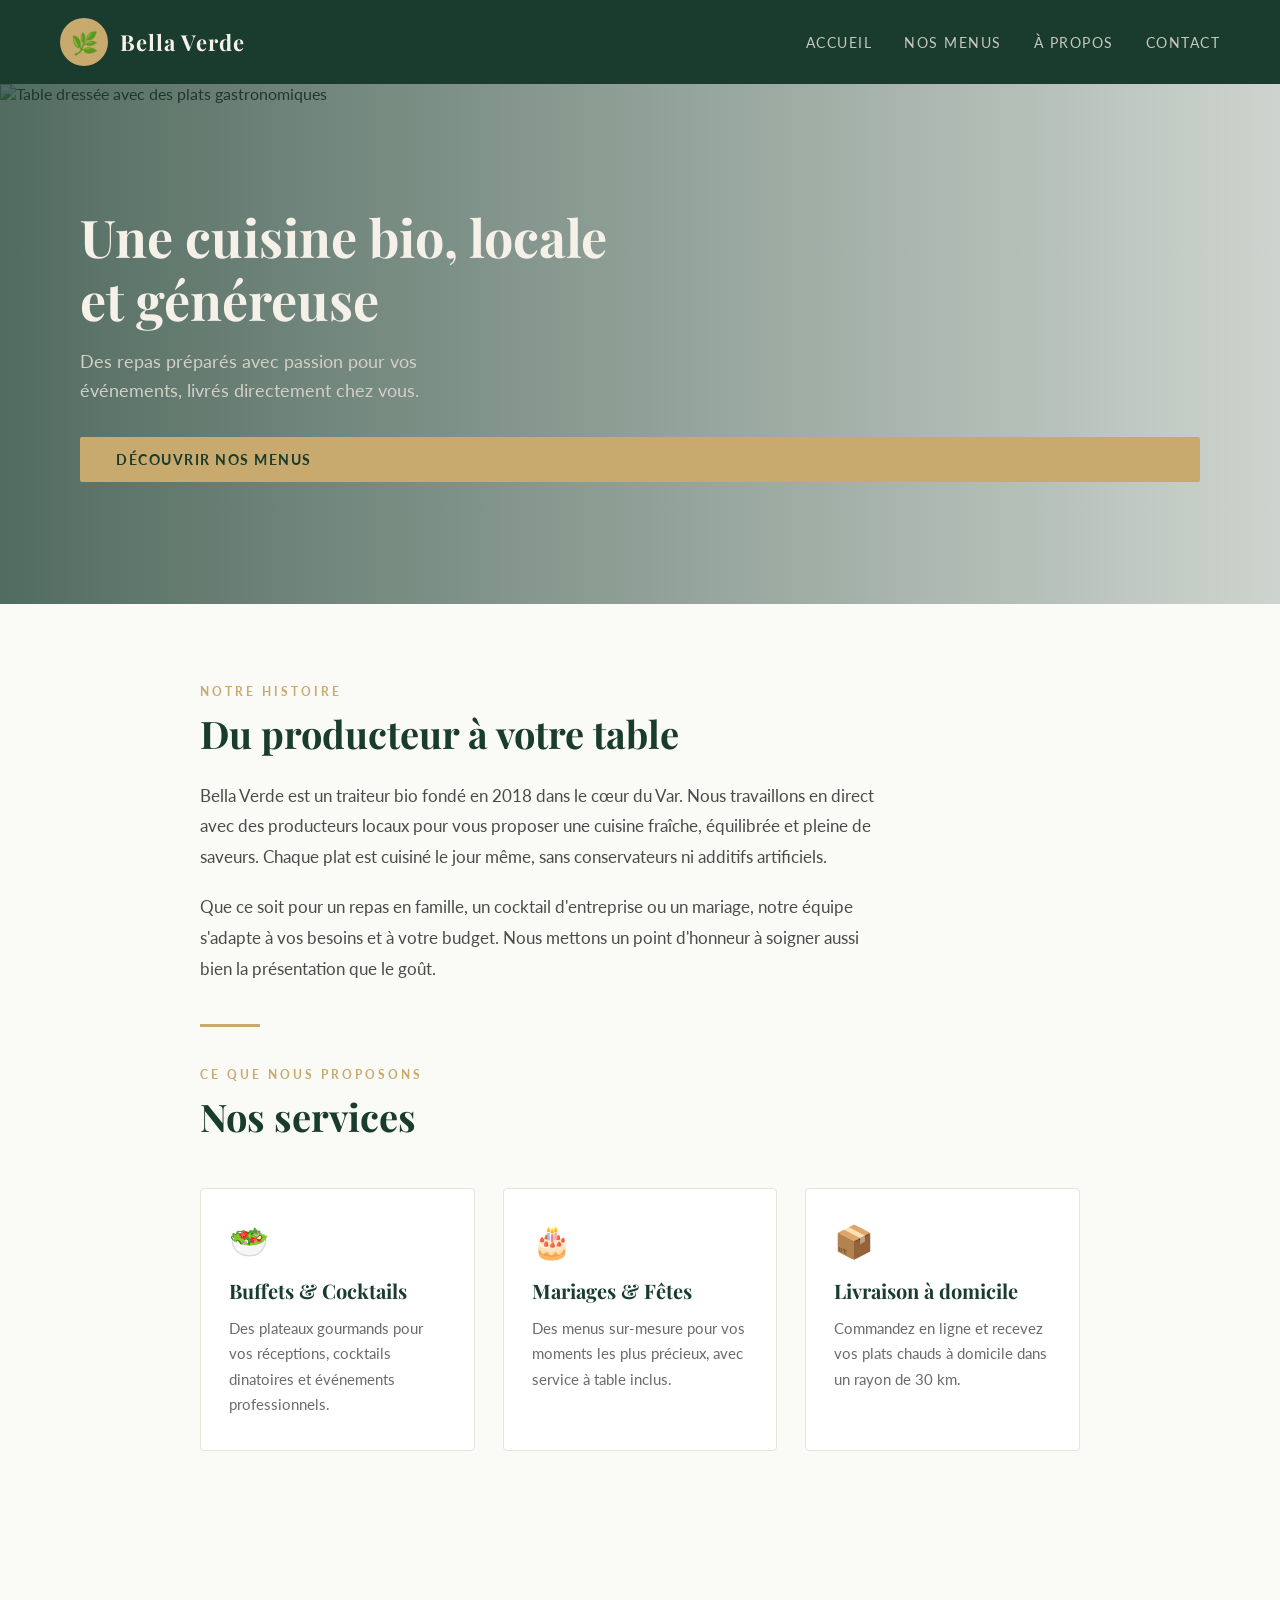
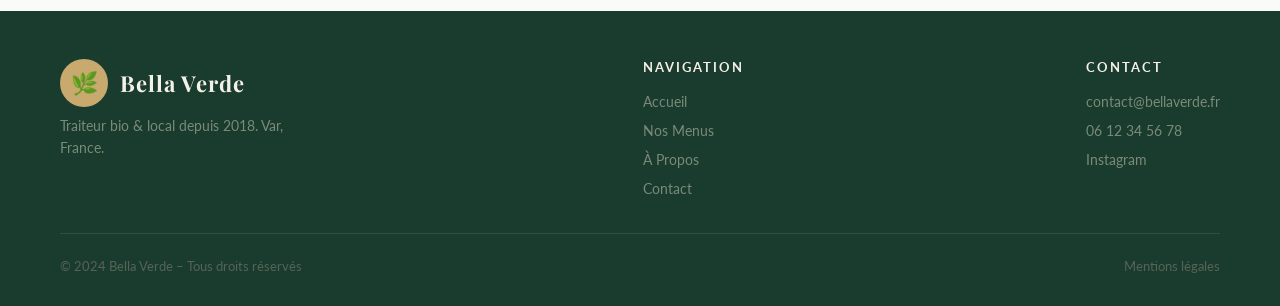
==== index.html @ aaa1446d "Ajout exercice HTML CSS débutant - Bella Verde" ====
<!DOCTYPE html>
<html lang="fr">
<head>
  <meta charset="UTF-8" />
  <meta name="viewport" content="width=device-width, initial-scale=1.0" />
  <title>Bella Verde – Traiteur Bio</title>

  <!-- Lien vers Google Fonts -->
  <link rel="preconnect" href="https://fonts.googleapis.com" />
  <link
    href="https://fonts.googleapis.com/css2?family=Playfair+Display:wght@400;700&family=Lato:wght@300;400;700&display=swap"
    rel="stylesheet"
  />

  <!-- Lien vers notre feuille de style CSS externe -->
  <link rel="stylesheet" href="css/style.css" />

</head>
<body>

  <!-- ============================
       HEADER – En-tête du site
  ============================= -->
  <header>

    <a href="#" class="logo">
      <div class="logo-icon">🌿</div>
      <span class="logo-text">Bella Verde</span>
    </a>

    <nav>
      <a href="#">Accueil</a>
      <a href="#">Nos Menus</a>
      <a href="#">À Propos</a>
      <a href="#">Contact</a>
    </nav>

  </header>


  <!-- ============================
       HERO – Bandeau principal
  ============================= -->
  <section class="hero">

    <img
      src="images/hero.jpg"
      alt="Table dressée avec des plats gastronomiques"
    />

    <div class="hero-overlay">
      <h1>Une cuisine bio, locale et généreuse</h1>
      <p>Des repas préparés avec passion pour vos événements, livrés directement chez vous.</p>
      <a href="#" class="btn-primary">Découvrir nos menus</a>
    </div>

  </section>


  <!-- ============================
       MAIN – Contenu principal
  ============================= -->
  <main>

    <!-- Section : Notre histoire -->
    <p class="section-label">Notre histoire</p>
    <h2 class="section-title">Du producteur à votre table</h2>

    <p class="intro-text">
      Bella Verde est un traiteur bio fondé en 2018 dans le cœur du Var. Nous travaillons
      en direct avec des producteurs locaux pour vous proposer une cuisine fraîche, équilibrée
      et pleine de saveurs. Chaque plat est cuisiné le jour même, sans conservateurs ni
      additifs artificiels.
    </p>

    <p class="intro-text">
      Que ce soit pour un repas en famille, un cocktail d'entreprise ou un mariage,
      notre équipe s'adapte à vos besoins et à votre budget. Nous mettons un point d'honneur
      à soigner aussi bien la présentation que le goût.
    </p>

    <!-- Ligne de séparation décorative -->
    <div class="divider"></div>

    <!-- Section : Nos services -->
    <p class="section-label">Ce que nous proposons</p>
    <h2 class="section-title">Nos services</h2>

    <div class="cards-grid">

      <div class="card">
        <div class="card-icon">🥗</div>
        <h3>Buffets & Cocktails</h3>
        <p>Des plateaux gourmands pour vos réceptions, cocktails dinatoires et événements professionnels.</p>
      </div>

      <div class="card">
        <div class="card-icon">🎂</div>
        <h3>Mariages & Fêtes</h3>
        <p>Des menus sur-mesure pour vos moments les plus précieux, avec service à table inclus.</p>
      </div>

      <div class="card">
        <div class="card-icon">📦</div>
        <h3>Livraison à domicile</h3>
        <p>Commandez en ligne et recevez vos plats chauds à domicile dans un rayon de 30 km.</p>
      </div>

    </div>

  </main>


  <!-- ============================
       FOOTER – Pied de page
  ============================= -->
  <footer>

    <div class="footer-top">

      <!-- Colonne 1 : Logo + tagline -->
      <div class="footer-brand">
        <div class="logo">
          <div class="logo-icon">🌿</div>
          <span class="logo-text">Bella Verde</span>
        </div>
        <p>Traiteur bio & local depuis 2018. Var, France.</p>
      </div>

      <!-- Colonne 2 : Navigation -->
      <div class="footer-links">
        <h4>Navigation</h4>
        <ul>
          <li><a href="#">Accueil</a></li>
          <li><a href="#">Nos Menus</a></li>
          <li><a href="#">À Propos</a></li>
          <li><a href="#">Contact</a></li>
        </ul>
      </div>

      <!-- Colonne 3 : Contact -->
      <div class="footer-links">
        <h4>Contact</h4>
        <ul>
          <li><a href="#">contact@bellaverde.fr</a></li>
          <li><a href="#">06 12 34 56 78</a></li>
          <li><a href="#">Instagram</a></li>
        </ul>
      </div>

    </div>

    <!-- Bande basse du footer -->
    <div class="footer-bottom">
      <span>© 2024 Bella Verde – Tous droits réservés</span>
      <span>Mentions légales</span>
    </div>

  </footer>

</body>
</html>
---- css/style.css ----
/* ================================================
   BELLA VERDE – Feuille de style principale
   Fichier : css/style.css
   Lié à   : index.html
   ================================================ */


/* ------------------------------------------------
   1. RESET & BASE
   On supprime les styles par défaut du navigateur
   et on définit les réglages globaux de la page.
------------------------------------------------ */

* {
  margin: 0;
  padding: 0;
  box-sizing: border-box;
}

body {
  font-family: 'Lato', sans-serif;
  color: #2c2c2c;
  background-color: #fafaf7;
}


/* ------------------------------------------------
   2. HEADER
   L'en-tête contient le logo (à gauche)
   et la navigation (à droite), côte à côte.
   → On utilise Flexbox pour les aligner.
------------------------------------------------ */

header {
  background-color: #1a3c2e;
  padding: 18px 60px;
  display: flex;
  align-items: center;
  justify-content: space-between;
}


/* ------------------------------------------------
   3. LOGO
   Le logo est composé d'un cercle doré (icône)
   et d'un texte, affichés côte à côte.
------------------------------------------------ */

.logo {
  display: flex;
  align-items: center;
  gap: 12px;
  text-decoration: none;
}

.logo-icon {
  width: 48px;
  height: 48px;
  background-color: #c8a96e;
  border-radius: 50%;          /* Transforme le rectangle en cercle */
  display: flex;
  align-items: center;
  justify-content: center;
  font-size: 22px;
}

.logo-text {
  font-family: 'Playfair Display', serif;
  color: #f5f0e8;
  font-size: 22px;
  font-weight: 700;
  letter-spacing: 1px;
}


/* ------------------------------------------------
   4. NAVIGATION
   Les liens sont affichés sur une ligne,
   avec un espace entre chacun.
   Au survol (:hover), la couleur change.
------------------------------------------------ */

nav {
  display: flex;
  gap: 32px;
}

nav a {
  color: #c8c8c0;
  text-decoration: none;
  font-size: 14px;
  letter-spacing: 1.5px;
  text-transform: uppercase;
  font-weight: 400;
  transition: color 0.2s;       /* Animation douce au survol */
}

nav a:hover {
  color: #c8a96e;
}


/* ------------------------------------------------
   5. HERO – BANDEAU IMAGE
   L'image couvre toute la largeur et fait 520px
   de haut. Le texte est superposé grâce à
   position: absolute sur l'overlay.
------------------------------------------------ */

.hero {
  position: relative;           /* Référence pour l'overlay en absolute */
  height: 520px;
  overflow: hidden;             /* Cache ce qui dépasse */
}

.hero img {
  width: 100%;
  height: 100%;
  object-fit: cover;            /* L'image couvre tout sans se déformer */
  display: block;
}

.hero-overlay {
  position: absolute;           /* Se superpose sur l'image */
  inset: 0;                     /* Couvre toute la zone (top/right/bottom/left: 0) */
  background: linear-gradient(
    to right,
    rgba(26, 60, 46, 0.75) 0%,  /* Vert foncé opaque à gauche */
    rgba(26, 60, 46, 0.20) 100% /* Vert foncé transparent à droite */
  );
  display: flex;
  flex-direction: column;
  justify-content: center;
  padding: 0 80px;
}

.hero-overlay h1 {
  font-family: 'Playfair Display', serif;
  color: #f5f0e8;
  font-size: 52px;
  font-weight: 700;
  line-height: 1.2;
  max-width: 560px;
}

.hero-overlay p {
  color: #d4cfc7;
  font-size: 18px;
  margin-top: 16px;
  max-width: 420px;
  line-height: 1.6;
}

.btn-primary {
  display: inline-block;
  margin-top: 32px;
  padding: 14px 36px;
  background-color: #c8a96e;
  color: #1a3c2e;
  text-decoration: none;
  font-weight: 700;
  font-size: 14px;
  letter-spacing: 1.5px;
  text-transform: uppercase;
  border-radius: 2px;
  transition: background-color 0.2s;
}

.btn-primary:hover {
  background-color: #b8955a;
}


/* ------------------------------------------------
   6. MAIN – CONTENU PRINCIPAL
   Le contenu est centré avec une largeur maximum
   et du padding pour l'aérer.
------------------------------------------------ */

main {
  max-width: 960px;
  margin: 0 auto;               /* Centre le bloc horizontalement */
  padding: 80px 40px;
}

/* Petit label doré au-dessus des titres */
.section-label {
  font-size: 12px;
  letter-spacing: 3px;
  text-transform: uppercase;
  color: #c8a96e;
  font-weight: 700;
  margin-bottom: 12px;
}

/* Titre principal de chaque section */
.section-title {
  font-family: 'Playfair Display', serif;
  font-size: 38px;
  font-weight: 700;
  color: #1a3c2e;
  margin-bottom: 24px;
  line-height: 1.2;
}

/* Paragraphes de texte */
.intro-text {
  font-size: 17px;
  line-height: 1.8;
  color: #4a4a4a;
  max-width: 680px;
  margin-bottom: 20px;
}

/* Ligne décorative dorée entre les sections */
.divider {
  width: 60px;
  height: 3px;
  background-color: #c8a96e;
  margin: 40px 0;
}


/* ------------------------------------------------
   7. CARDS – GRILLE DE SERVICES
   Les 3 cards sont affichées côte à côte.
   flex: 1 fait que chaque card prend
   la même largeur automatiquement.
------------------------------------------------ */

.cards-grid {
  display: flex;
  gap: 28px;
  margin-top: 48px;
}

.card {
  flex: 1;                      /* Chaque card occupe 1/3 de la largeur */
  background-color: #ffffff;
  border: 1px solid #e8e4dc;
  border-radius: 4px;
  padding: 32px 28px;
}

.card-icon {
  font-size: 32px;
  margin-bottom: 16px;
}

.card h3 {
  font-family: 'Playfair Display', serif;
  font-size: 20px;
  color: #1a3c2e;
  margin-bottom: 12px;
}

.card p {
  font-size: 15px;
  line-height: 1.7;
  color: #6a6a6a;
}


/* ------------------------------------------------
   8. FOOTER – PIED DE PAGE
   Le footer est divisé en 2 zones :
   - footer-top : 3 colonnes côte à côte
   - footer-bottom : copyright + mentions légales
------------------------------------------------ */

footer {
  background-color: #1a3c2e;
  color: #a0a89a;
  padding: 48px 60px 32px;
  margin-top: 80px;
}

/* Zone haute : 3 colonnes */
.footer-top {
  display: flex;
  justify-content: space-between;
  align-items: flex-start;
  padding-bottom: 36px;
  border-bottom: 1px solid #2e5040;  /* Ligne de séparation */
}

.footer-brand p {
  font-size: 14px;
  color: #7a8a78;
  margin-top: 8px;
  max-width: 240px;
  line-height: 1.6;
}

/* Titres des colonnes du footer */
.footer-links h4 {
  color: #f5f0e8;
  font-size: 13px;
  letter-spacing: 2px;
  text-transform: uppercase;
  margin-bottom: 16px;
}

/* Liste de liens dans le footer */
.footer-links ul {
  list-style: none;
  display: flex;
  flex-direction: column;
  gap: 10px;
}

.footer-links a {
  color: #7a8a78;
  text-decoration: none;
  font-size: 14px;
  transition: color 0.2s;
}

.footer-links a:hover {
  color: #c8a96e;
}

/* Zone basse : copyright + mentions légales */
.footer-bottom {
  display: flex;
  justify-content: space-between;
  align-items: center;
  padding-top: 24px;
  font-size: 13px;
  color: #566356;
}
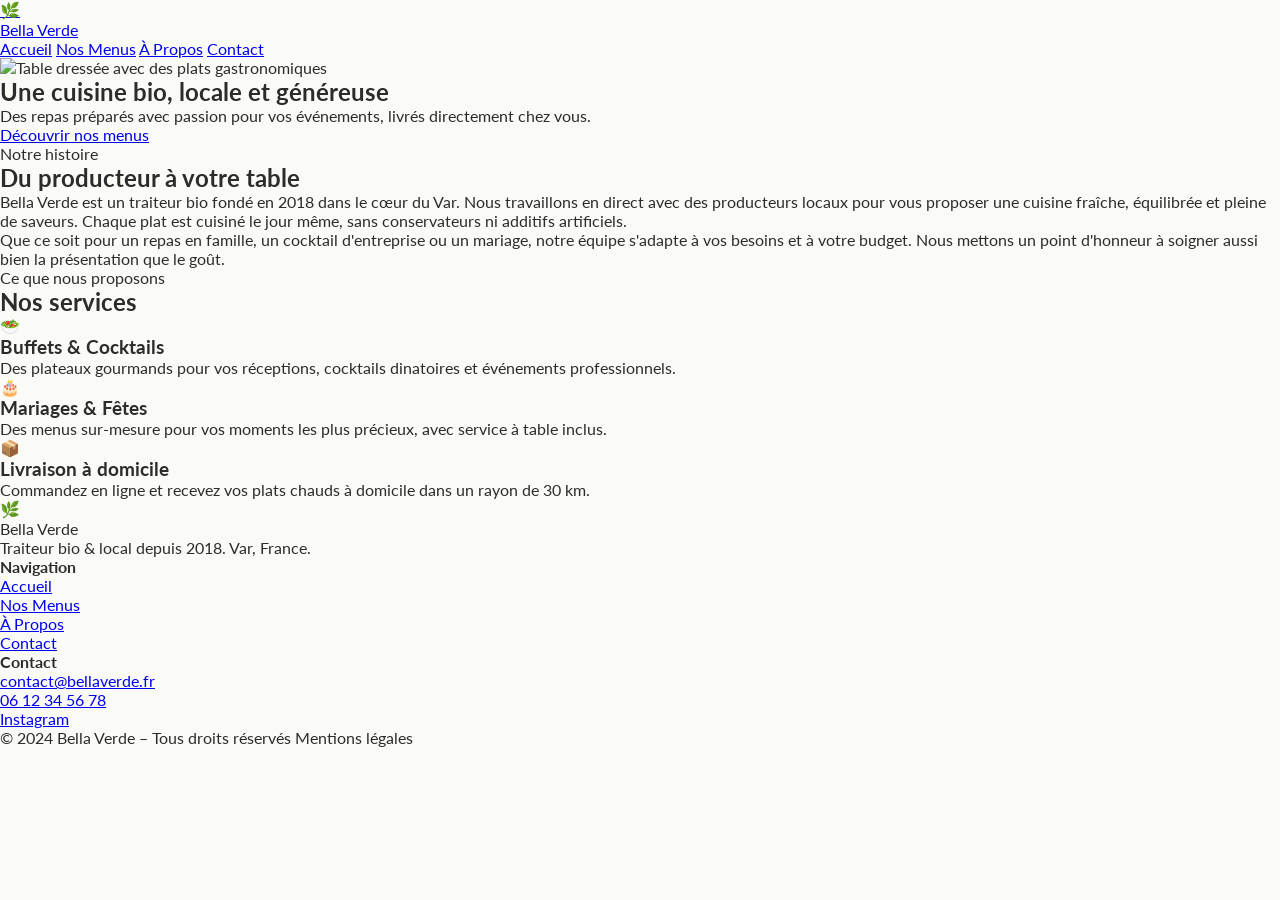
==== commit 8b43e5ce: "ajout apercu final" ====
--- a/index.html
+++ b/index.html
@@ -13,7 +13,20 @@
   />
 
   <!-- Lien vers notre feuille de style CSS externe -->
-  <link rel="stylesheet" href="css/style.css" />
+  <!-- <link rel="stylesheet" href="css/style.css" /> -->
+  <style>
+    /* ÉTAPE 1 – RESET & BASE */
+    * {
+      margin: 0;
+      padding: 0;
+      box-sizing: border-box;
+    }
+    body {
+      font-family: 'Lato', sans-serif;
+      color: #2c2c2c;
+      background-color: #fafaf7;
+    }
+  </style>
 
 </head>
 <body>
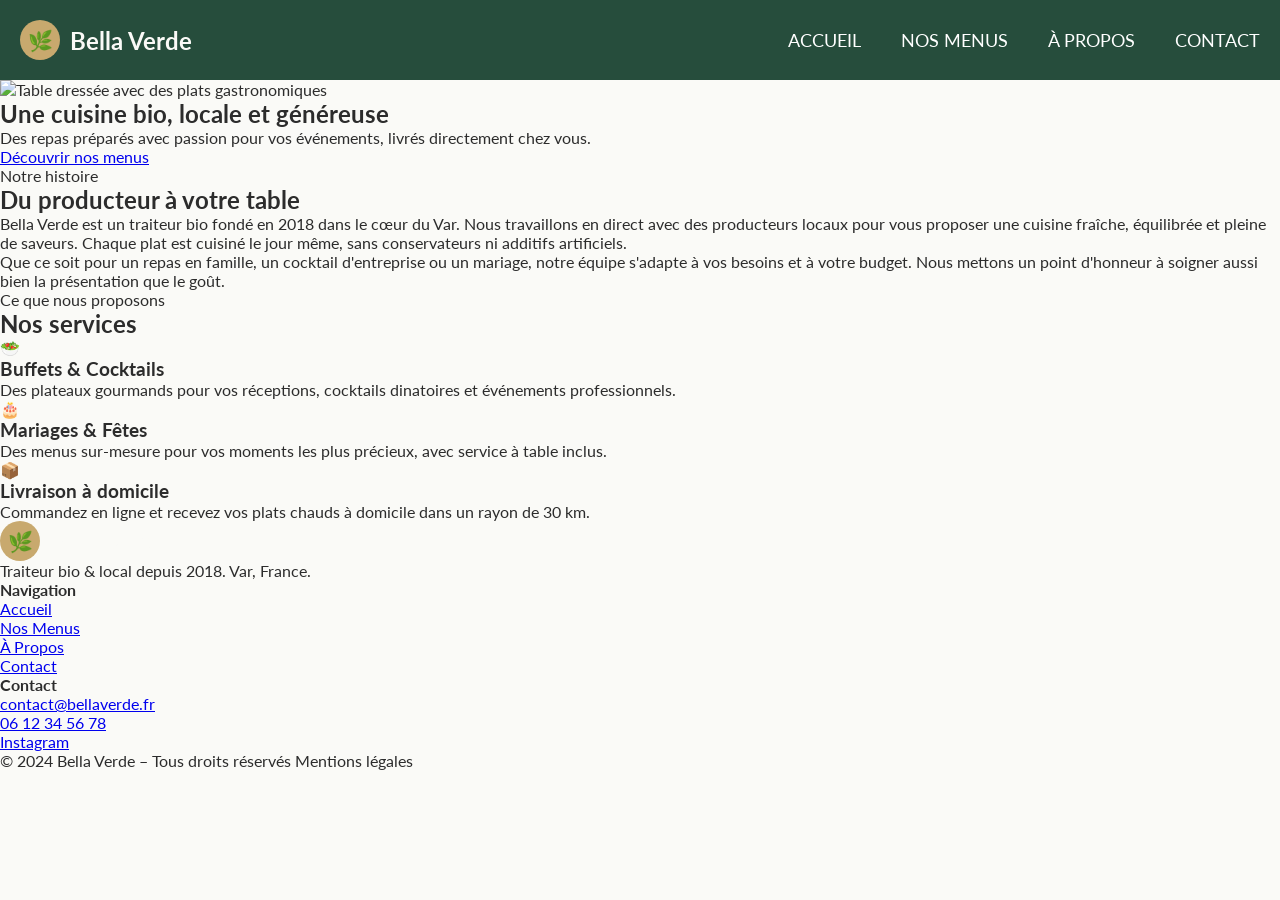
==== commit bf374a4e: "corrections titres" ====
--- a/index.html
+++ b/index.html
@@ -13,7 +13,7 @@
   />
 
   <!-- Lien vers notre feuille de style CSS externe -->
-  <!-- <link rel="stylesheet" href="css/style.css" /> -->
+  <link rel="stylesheet" href="css/exercicestyle.css" /> 
   <style>
     /* ÉTAPE 1 – RESET & BASE */
     * {
--- a/css/exercicestyle.css
+++ b/css/exercicestyle.css
@@ -0,0 +1,53 @@
+* {
+      margin: 0;
+      padding: 0;
+      box-sizing: border-box;
+    }
+body {
+      font-family: 'Lato', sans-serif;
+      color: #2c2c2c;
+      background-color: #fafaf7;
+    }
+header {
+    background-color: rgb(38,77,60);
+    display: flex;    
+    justify-content: space-between;
+    align-items: center; 
+    padding: 20px;
+}
+.logo {
+    display: flex;
+    align-items: center;
+    gap: 10px;
+    text-decoration: none;
+}
+.logo-icon {
+    width: 40px;
+    height: 40px;
+    background-color: #c8a96e;
+    border-radius: 50%;
+    display: flex;
+    align-items: center;
+    justify-content: center;
+    font-size: 20px;
+}
+.logo-text {
+    font-size: 24px;
+    color:#fafaf7;
+    font-weight: bold;
+
+}
+nav {
+    text-transform: uppercase;
+    display: flex;
+    gap:40px;
+}
+nav a {
+    text-decoration: none;
+    color: white;
+    font-size: 18px;
+    transition: color 0.3s ease-out;
+}
+nav a:hover {
+    color: #c8a96e;
+}
